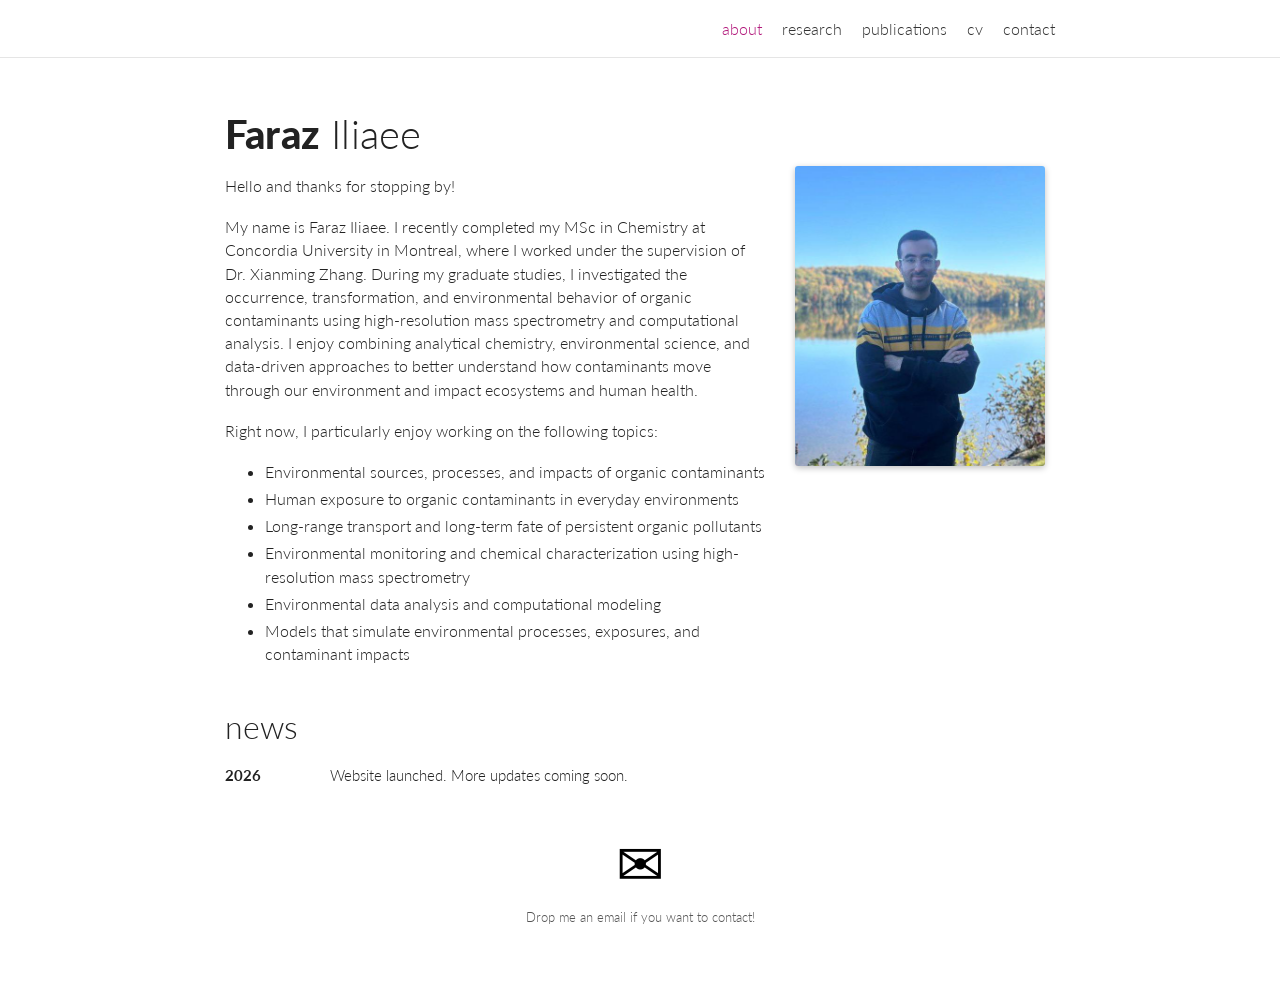
==== index.html @ 7303ef5c "Add files via upload" ====
<!DOCTYPE html>
<html lang="en">
<head>
  <meta charset="UTF-8" />
  <meta name="viewport" content="width=device-width, initial-scale=1.0" />
  <title>Faraz Iliaee</title>
  <link rel="stylesheet" href="style.css" />
</head>
<body>
  <header class="topbar">
    <nav class="nav">
      <a class="nav-link active" href="index.html">about</a>
      <a class="nav-link" href="research.html">research</a>
      <a class="nav-link" href="publications.html">publications</a>
      <a class="nav-link" href="cv.html">cv</a>
      <a class="nav-link" href="contact.html">contact</a>
    </nav>
  </header>

  <main class="page">
    <section class="about-grid">
      <div class="about-text">
        <h1><strong>Faraz</strong> Iliaee</h1>

        <p>Hello and thanks for stopping by!</p>

        <p>
          My name is Faraz Iliaee. I recently completed my MSc in Chemistry at
          Concordia University in Montreal, where I worked under the supervision
          of Dr. Xianming Zhang. During my graduate studies, I investigated the
          occurrence, transformation, and environmental behavior of organic
          contaminants using high-resolution mass spectrometry and computational
          analysis. I enjoy combining analytical chemistry, environmental science,
          and data-driven approaches to better understand how contaminants move
          through our environment and impact ecosystems and human health.
        </p>

        <p>Right now, I particularly enjoy working on the following topics:</p>

        <ul>
          <li>Environmental sources, processes, and impacts of organic contaminants</li>
          <li>Human exposure to organic contaminants in everyday environments</li>
          <li>Long-range transport and long-term fate of persistent organic pollutants</li>
          <li>Environmental monitoring and chemical characterization using high-resolution mass spectrometry</li>
          <li>Environmental data analysis and computational modeling</li>
          <li>Models that simulate environmental processes, exposures, and contaminant impacts</li>
        </ul>
      </div>

      <div class="photo-wrap">
        <img src="profile.jpg" alt="Faraz Iliaee" class="profile-photo" />
      </div>
    </section>

    <section class="news-section">
      <h2>news</h2>
      <table class="news-table">
        <tr>
          <td class="date">2026</td>
          <td>Website launched. More updates coming soon.</td>
        </tr>
      </table>
    </section>

    <section class="quick-contact">
      <a href="mailto:faraziliaee@mail.concordia.ca" aria-label="Email">
        <span class="mail-icon">✉</span>
      </a>
      <p>Drop me an email if you want to contact!</p>
    </section>
  </main>
</body>
</html>
---- style.css ----
@import url('https://fonts.googleapis.com/css2?family=Lato:wght@300;400;700;900&display=swap');

:root {
  --accent: #b2187b;
  --text: #222222;
  --muted: #555555;
  --line: #e5e5e5;
}

* {
  box-sizing: border-box;
}

body {
  margin: 0;
  background: #ffffff;
  color: var(--text);
  font-family: "Lato", Arial, Helvetica, sans-serif;
  font-size: 16px;
  font-weight: 300;
  line-height: 1.45;
}

.topbar {
  width: 100%;
  height: 58px;
  border-bottom: 1px solid var(--line);
  background: #ffffff;
}

.nav {
  max-width: 870px;
  height: 58px;
  margin: 0 auto;
  display: flex;
  justify-content: flex-end;
  align-items: center;
  padding: 0 20px;
}

.nav-link {
  margin-left: 20px;
  color: #333333;
  text-decoration: none;
  font-size: 16px;
  font-weight: 300;
  text-transform: lowercase;
}

.nav-link:hover,
.nav-link.active {
  color: var(--accent);
}

.page {
  max-width: 870px;
  margin: 0 auto;
  padding: 54px 20px 40px;
}

.about-grid {
  display: grid;
  grid-template-columns: minmax(0, 1fr) 260px;
  column-gap: 30px;
  align-items: start;
}

h1 {
  margin: 0 0 18px;
  font-size: 40px;
  line-height: 1.1;
  font-weight: 300;
  letter-spacing: 0.2px;
}

h1 strong {
  font-weight: 900;
}

h2 {
  margin: 28px 0 14px;
  font-size: 32px;
  line-height: 1.1;
  font-weight: 300;
  text-transform: lowercase;
}

p {
  margin: 0 0 18px;
}

ul {
  margin-top: 4px;
  padding-left: 40px;
}

li {
  margin: 0 0 4px;
}

.profile-photo {
  width: 250px;
  height: 300px;
  object-fit: cover;
  border-radius: 3px;
  box-shadow: 0 2px 6px rgba(0, 0, 0, 0.25);
  display: block;
  margin-top: 54px;
}

.news-section {
  margin-top: 18px;
}

.news-table {
  width: 100%;
  border-collapse: collapse;
  font-size: 15px;
}

.news-table td {
  padding: 6px 6px 10px 0;
  vertical-align: top;
}

.news-table .date {
  width: 105px;
  font-weight: 700;
}

.quick-contact {
  text-align: center;
  margin-top: 38px;
}

.mail-icon {
  display: inline-block;
  color: #000000;
  font-size: 58px;
  line-height: 1;
}

.quick-contact p {
  margin-top: 16px;
  font-size: 13px;
  color: var(--muted);
}

.text-link {
  color: var(--accent);
  text-decoration: none;
}

.text-link:hover {
  text-decoration: underline;
}

.research-diagram {
  width: 100%;
  margin-top: 28px;
  border: 0;
  display: block;
}

@media (max-width: 760px) {
  .nav {
    justify-content: center;
    flex-wrap: wrap;
    height: auto;
    padding: 14px 12px;
  }

  .topbar {
    height: auto;
  }

  .nav-link {
    margin: 4px 9px;
    font-size: 15px;
  }

  .page {
    padding-top: 34px;
  }

  .about-grid {
    grid-template-columns: 1fr;
  }

  .profile-photo {
    width: 220px;
    height: 265px;
    margin-top: 18px;
  }

  h1 {
    font-size: 34px;
  }
}
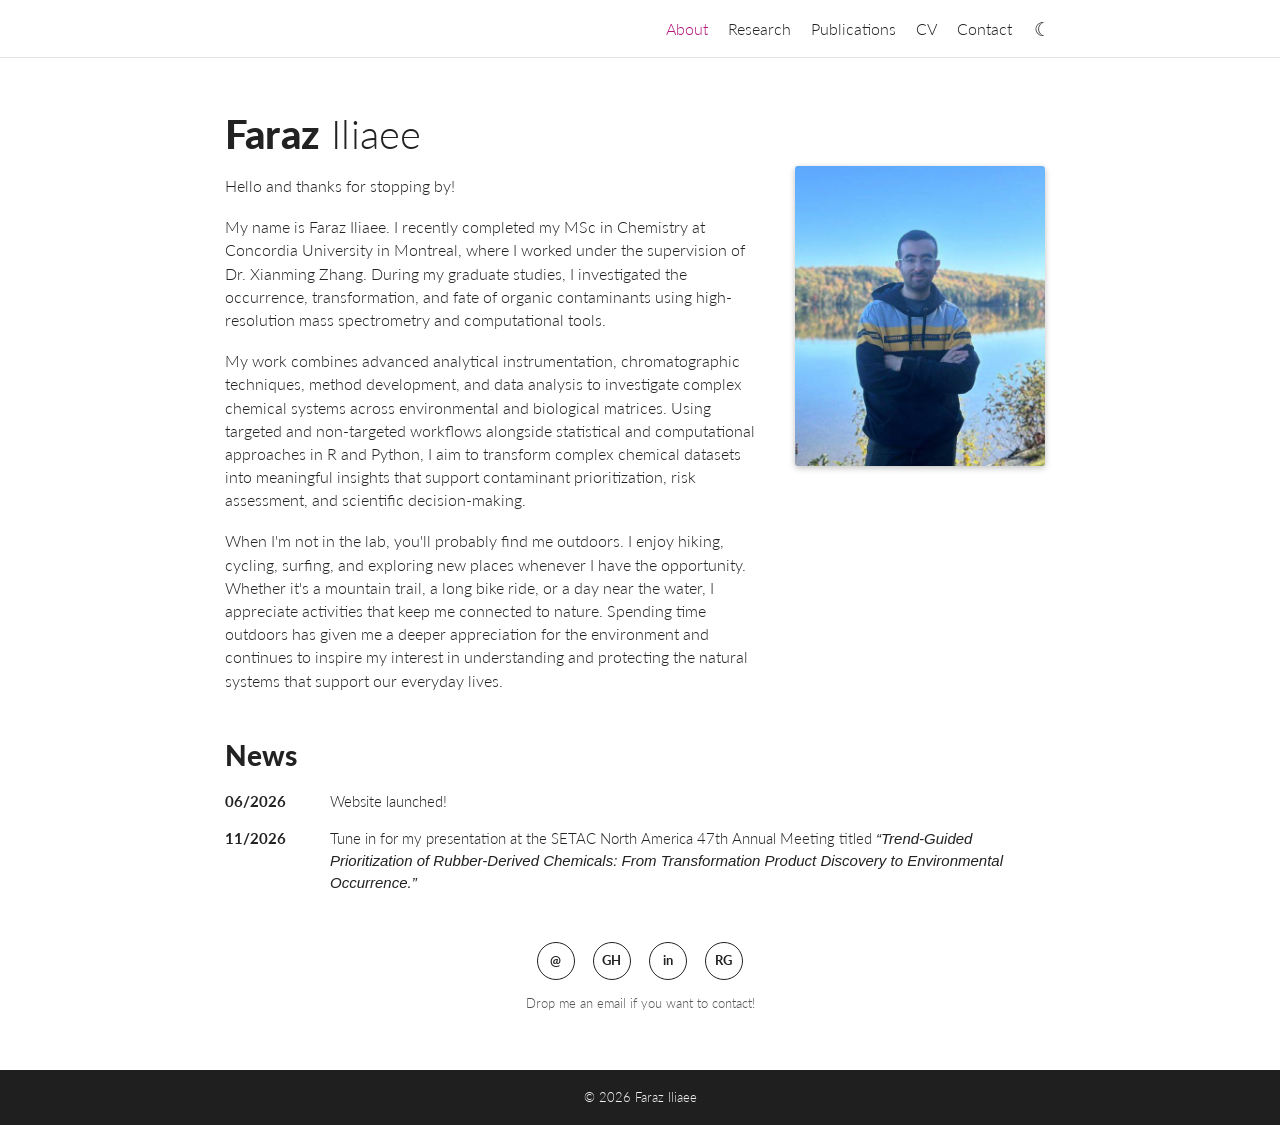
==== commit d7f5b8bc: "Add files via upload" ====
--- a/index.html
+++ b/index.html
@@ -5,15 +5,17 @@
   <meta name="viewport" content="width=device-width, initial-scale=1.0" />
   <title>Faraz Iliaee</title>
   <link rel="stylesheet" href="style.css" />
+  <script src="script.js" defer></script>
 </head>
 <body>
   <header class="topbar">
     <nav class="nav">
-      <a class="nav-link active" href="index.html">about</a>
-      <a class="nav-link" href="research.html">research</a>
-      <a class="nav-link" href="publications.html">publications</a>
-      <a class="nav-link" href="cv.html">cv</a>
-      <a class="nav-link" href="contact.html">contact</a>
+      <a class="nav-link active" href="index.html">About</a>
+      <a class="nav-link" href="research.html">Research</a>
+      <a class="nav-link" href="publications.html">Publications</a>
+      <a class="nav-link" href="cv.html">CV</a>
+      <a class="nav-link" href="contact.html">Contact</a>
+      <button class="theme-toggle" aria-label="Toggle dark mode">☾</button>
     </nav>
   </header>
 
@@ -28,23 +30,29 @@
           My name is Faraz Iliaee. I recently completed my MSc in Chemistry at
           Concordia University in Montreal, where I worked under the supervision
           of Dr. Xianming Zhang. During my graduate studies, I investigated the
-          occurrence, transformation, and environmental behavior of organic
-          contaminants using high-resolution mass spectrometry and computational
-          analysis. I enjoy combining analytical chemistry, environmental science,
-          and data-driven approaches to better understand how contaminants move
-          through our environment and impact ecosystems and human health.
+          occurrence, transformation, and fate of organic contaminants using
+          high-resolution mass spectrometry and computational tools.
         </p>
 
-        <p>Right now, I particularly enjoy working on the following topics:</p>
+        <p>
+          My work combines advanced analytical instrumentation, chromatographic
+          techniques, method development, and data analysis to investigate complex
+          chemical systems across environmental and biological matrices. Using
+          targeted and non-targeted workflows alongside statistical and computational
+          approaches in R and Python, I aim to transform complex chemical datasets
+          into meaningful insights that support contaminant prioritization, risk
+          assessment, and scientific decision-making.
+        </p>
 
-        <ul>
-          <li>Environmental sources, processes, and impacts of organic contaminants</li>
-          <li>Human exposure to organic contaminants in everyday environments</li>
-          <li>Long-range transport and long-term fate of persistent organic pollutants</li>
-          <li>Environmental monitoring and chemical characterization using high-resolution mass spectrometry</li>
-          <li>Environmental data analysis and computational modeling</li>
-          <li>Models that simulate environmental processes, exposures, and contaminant impacts</li>
-        </ul>
+        <p>
+          When I'm not in the lab, you'll probably find me outdoors. I enjoy hiking,
+          cycling, surfing, and exploring new places whenever I have the opportunity.
+          Whether it's a mountain trail, a long bike ride, or a day near the water,
+          I appreciate activities that keep me connected to nature. Spending time
+          outdoors has given me a deeper appreciation for the environment and
+          continues to inspire my interest in understanding and protecting the
+          natural systems that support our everyday lives.
+        </p>
       </div>
 
       <div class="photo-wrap">
@@ -53,21 +61,33 @@
     </section>
 
     <section class="news-section">
-      <h2>news</h2>
+      <h2>News</h2>
       <table class="news-table">
         <tr>
-          <td class="date">2026</td>
-          <td>Website launched. More updates coming soon.</td>
+          <td class="date">06/2026</td>
+          <td>Website launched!</td>
+        </tr>
+        <tr>
+          <td class="date">11/2026</td>
+          <td>
+            Tune in for my presentation at the SETAC North America 47th Annual Meeting titled
+            <em>“Trend-Guided Prioritization of Rubber-Derived Chemicals: From Transformation Product Discovery to Environmental Occurrence.”</em>
+          </td>
         </tr>
       </table>
     </section>
 
     <section class="quick-contact">
-      <a href="mailto:faraziliaee@mail.concordia.ca" aria-label="Email">
-        <span class="mail-icon">✉</span>
-      </a>
+      <div class="icon-row">
+        <a class="icon-link" href="mailto:faraziliaee@mail.concordia.ca" aria-label="Email">@</a>
+        <a class="icon-link" href="https://github.com/Faraz-Iliaee" target="_blank" rel="noopener" aria-label="GitHub">GH</a>
+        <a class="icon-link" href="https://www.linkedin.com/in/faraz-iliaee-604927205/" target="_blank" rel="noopener" aria-label="LinkedIn">in</a>
+        <a class="icon-link" href="https://www.researchgate.net/profile/Faraz-Iliaee" target="_blank" rel="noopener" aria-label="ResearchGate">RG</a>
+      </div>
       <p>Drop me an email if you want to contact!</p>
     </section>
   </main>
+
+  <footer class="footer">© 2026 Faraz Iliaee</footer>
 </body>
 </html>
--- a/style.css
+++ b/style.css
@@ -5,27 +5,47 @@
   --text: #222222;
   --muted: #555555;
   --line: #e5e5e5;
+  --bg: #ffffff;
+  --soft: #fafafa;
+  --footer-bg: #1f1f1f;
+  --footer-text: #f0f0f0;
+}
+
+:root.dark {
+  --accent: #ff7ac8;
+  --text: #eeeeee;
+  --muted: #bbbbbb;
+  --line: #333333;
+  --bg: #111111;
+  --soft: #181818;
+  --footer-bg: #000000;
+  --footer-text: #eeeeee;
 }
 
 * {
   box-sizing: border-box;
 }
 
+html, body {
+  min-height: 100%;
+}
+
 body {
   margin: 0;
-  background: #ffffff;
+  background: var(--bg);
   color: var(--text);
   font-family: "Lato", Arial, Helvetica, sans-serif;
   font-size: 16px;
   font-weight: 300;
   line-height: 1.45;
+  transition: background 0.2s ease, color 0.2s ease;
 }
 
 .topbar {
   width: 100%;
   height: 58px;
   border-bottom: 1px solid var(--line);
-  background: #ffffff;
+  background: var(--bg);
 }
 
 .nav {
@@ -40,11 +60,10 @@
 
 .nav-link {
   margin-left: 20px;
-  color: #333333;
+  color: var(--text);
   text-decoration: none;
   font-size: 16px;
   font-weight: 300;
-  text-transform: lowercase;
 }
 
 .nav-link:hover,
@@ -52,8 +71,24 @@
   color: var(--accent);
 }
 
+.theme-toggle {
+  margin-left: 18px;
+  border: 0;
+  background: transparent;
+  color: var(--text);
+  font-size: 19px;
+  cursor: pointer;
+  line-height: 1;
+  padding: 4px;
+}
+
+.theme-toggle:hover {
+  color: var(--accent);
+}
+
 .page {
   max-width: 870px;
+  min-height: calc(100vh - 116px);
   margin: 0 auto;
   padding: 54px 20px 40px;
 }
@@ -78,11 +113,17 @@
 }
 
 h2 {
-  margin: 28px 0 14px;
-  font-size: 32px;
+  margin: 30px 0 14px;
+  font-size: 28px;
   line-height: 1.1;
-  font-weight: 300;
-  text-transform: lowercase;
+  font-weight: 900;
+}
+
+h3 {
+  margin: 0 0 8px;
+  font-size: 20px;
+  font-weight: 700;
+  line-height: 1.25;
 }
 
 p {
@@ -109,7 +150,7 @@
 }
 
 .news-section {
-  margin-top: 18px;
+  margin-top: 22px;
 }
 
 .news-table {
@@ -133,15 +174,36 @@
   margin-top: 38px;
 }
 
-.mail-icon {
-  display: inline-block;
-  color: #000000;
-  font-size: 58px;
-  line-height: 1;
+.icon-row {
+  display: flex;
+  justify-content: center;
+  align-items: center;
+  gap: 18px;
+  margin-bottom: 14px;
+}
+
+.icon-link {
+  width: 38px;
+  height: 38px;
+  border: 1px solid var(--text);
+  border-radius: 50%;
+  display: inline-flex;
+  align-items: center;
+  justify-content: center;
+  color: var(--text);
+  text-decoration: none;
+  font-size: 13px;
+  font-weight: 700;
+  letter-spacing: 0.2px;
+}
+
+.icon-link:hover {
+  color: var(--accent);
+  border-color: var(--accent);
 }
 
 .quick-contact p {
-  margin-top: 16px;
+  margin-top: 12px;
   font-size: 13px;
   color: var(--muted);
 }
@@ -157,9 +219,68 @@
 
 .research-diagram {
   width: 100%;
-  margin-top: 28px;
+  margin: 8px 0 28px;
   border: 0;
   display: block;
+}
+
+.banner {
+  width: 100%;
+  height: 210px;
+  object-fit: cover;
+  object-position: center;
+  display: block;
+  margin: 4px 0 32px;
+  border-radius: 2px;
+}
+
+.publication-item {
+  display: grid;
+  grid-template-columns: 150px minmax(0, 1fr);
+  column-gap: 22px;
+  padding: 18px 0 20px;
+  border-bottom: 1px solid var(--line);
+}
+
+.publication-item.no-thumb {
+  grid-template-columns: 1fr;
+}
+
+.pub-thumb {
+  width: 150px;
+  max-height: 105px;
+  object-fit: contain;
+  border: 1px solid var(--line);
+  background: #ffffff;
+  padding: 4px;
+  display: block;
+}
+
+.pub-title {
+  font-weight: 700;
+  font-size: 17px;
+  line-height: 1.35;
+  margin-bottom: 5px;
+}
+
+.pub-meta {
+  color: var(--muted);
+  margin-bottom: 4px;
+}
+
+.pub-status {
+  font-style: italic;
+  color: var(--muted);
+}
+
+.footer {
+  margin-top: 0;
+  padding: 18px 20px;
+  background: var(--footer-bg);
+  color: var(--footer-text);
+  text-align: center;
+  font-size: 13px;
+  font-weight: 300;
 }
 
 @media (max-width: 760px) {
@@ -179,6 +300,10 @@
     font-size: 15px;
   }
 
+  .theme-toggle {
+    margin: 4px 9px;
+  }
+
   .page {
     padding-top: 34px;
   }
@@ -196,4 +321,14 @@
   h1 {
     font-size: 34px;
   }
-}
+
+  .publication-item {
+    grid-template-columns: 1fr;
+  }
+
+  .pub-thumb {
+    margin-bottom: 12px;
+    width: 100%;
+    max-height: 180px;
+  }
+}
